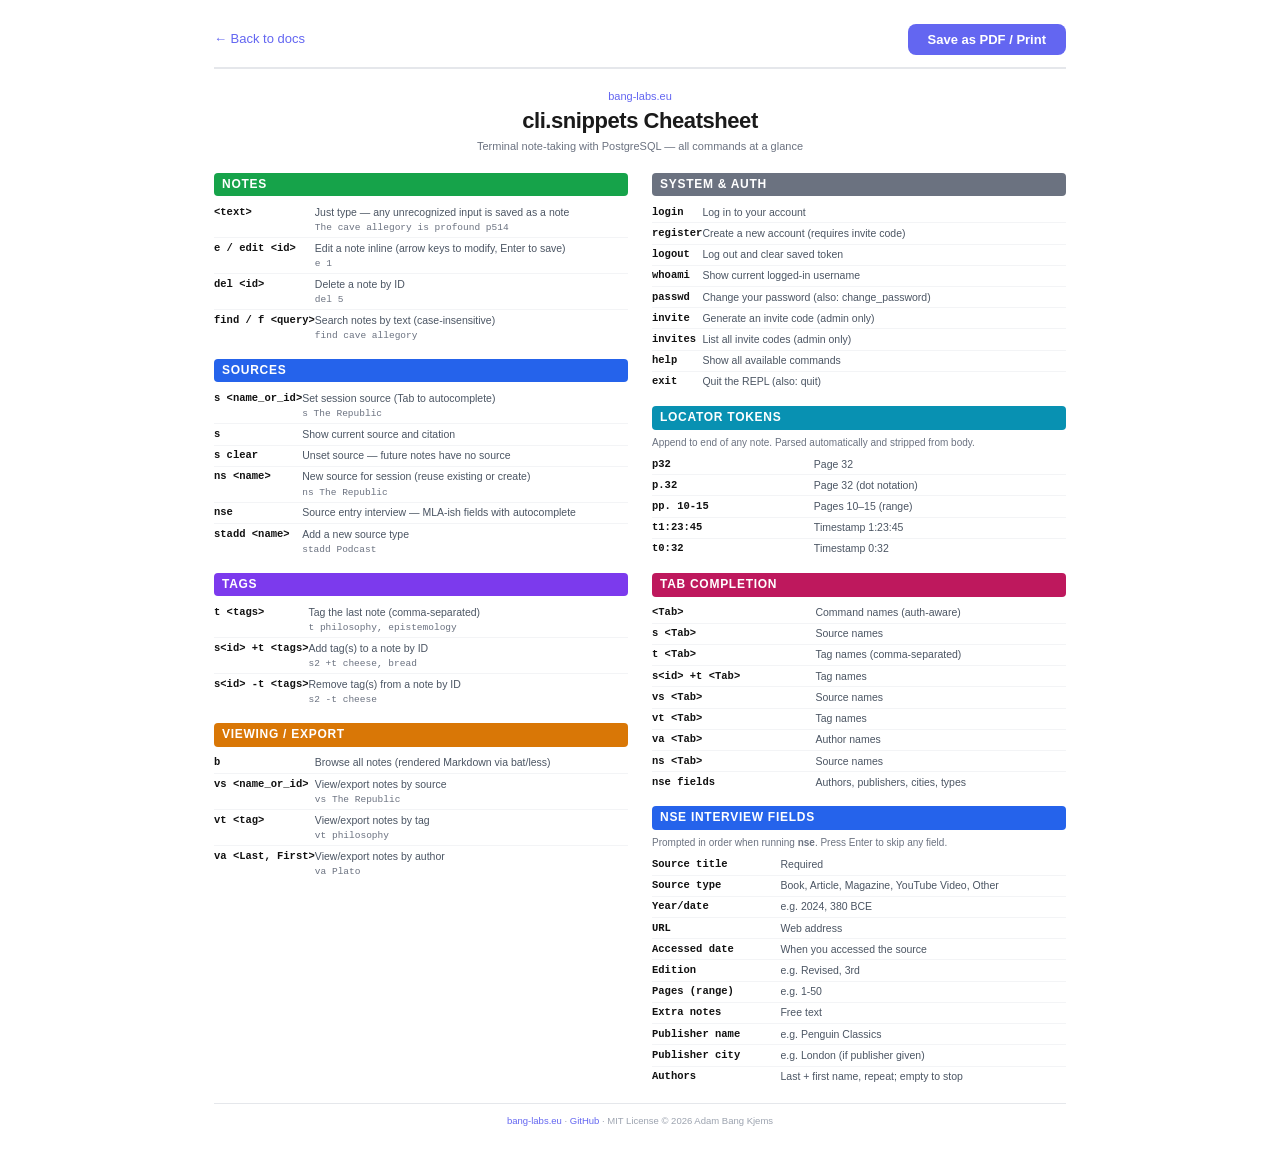
==== docs/cheatsheet.html @ 7f2bd92c "Rebrand to cli.Snippets, add install script, localized app name - Rename snippets.cli/snippets-cli t" ====
<!DOCTYPE html>
<html lang="en">
<head>
<meta charset="UTF-8">
<meta name="viewport" content="width=device-width, initial-scale=1.0">
<title>cli.snippets — Command Cheatsheet</title>
<style>
@page {
  size: A4;
  margin: 14mm 16mm;
}
*, *::before, *::after { box-sizing: border-box; margin: 0; padding: 0; }
body {
  font-family: -apple-system, BlinkMacSystemFont, 'Segoe UI', Roboto, sans-serif;
  font-size: 11px;
  line-height: 1.45;
  color: #1a1a1a;
  background: #fff;
  padding: 24px;
  max-width: 900px;
  margin: 0 auto;
}
code, .mono {
  font-family: 'SF Mono', 'Cascadia Code', 'Fira Code', 'JetBrains Mono', 'Consolas', monospace;
}

/* ─── Screen-only chrome ─── */
.screen-only { }
@media print { .screen-only { display: none !important; } }

.topbar {
  display: flex;
  align-items: center;
  justify-content: space-between;
  margin-bottom: 20px;
  padding-bottom: 12px;
  border-bottom: 2px solid #e5e7eb;
}
.topbar-left a {
  font-size: 13px;
  color: #6366f1;
  text-decoration: none;
}
.topbar-left a:hover { text-decoration: underline; }
.print-btn {
  background: #6366f1;
  color: #fff;
  border: none;
  border-radius: 8px;
  padding: 8px 20px;
  font-size: 13px;
  font-weight: 600;
  cursor: pointer;
  transition: background 0.2s;
}
.print-btn:hover { background: #4f46e5; }

/* ─── Header ─── */
.header {
  text-align: center;
  margin-bottom: 18px;
  page-break-after: avoid;
}
.header h1 {
  font-size: 22px;
  font-weight: 800;
  letter-spacing: -0.02em;
  margin-bottom: 2px;
}
.header .org {
  font-size: 11px;
  color: #6366f1;
  font-weight: 500;
}
.header .subtitle {
  font-size: 11px;
  color: #6b7280;
  margin-top: 2px;
}

/* ─── Two-column layout ─── */
.columns {
  column-count: 2;
  column-gap: 24px;
}
@media (max-width: 600px) {
  .columns { column-count: 1; }
}

/* ─── Section blocks ─── */
.section {
  break-inside: avoid;
  margin-bottom: 14px;
}
.section h2 {
  font-size: 12px;
  font-weight: 700;
  text-transform: uppercase;
  letter-spacing: 0.06em;
  color: #fff;
  padding: 3px 8px;
  border-radius: 4px;
  margin-bottom: 6px;
}
.section h2.cat-notes { background: #16a34a; }
.section h2.cat-sources { background: #2563eb; }
.section h2.cat-tags { background: #7c3aed; }
.section h2.cat-viewing { background: #d97706; }
.section h2.cat-system { background: #6b7280; }
.section h2.cat-locators { background: #0891b2; }
.section h2.cat-autocomplete { background: #be185d; }

/* ─── Command rows ─── */
.cmd-table {
  width: 100%;
  border-collapse: collapse;
}
.cmd-table td {
  padding: 2.5px 0;
  vertical-align: top;
  border-bottom: 1px solid #f3f4f6;
}
.cmd-table tr:last-child td { border-bottom: none; }
.cmd-syntax {
  font-family: 'SF Mono', 'Cascadia Code', 'Fira Code', monospace;
  font-size: 10.5px;
  font-weight: 600;
  color: #111;
  white-space: nowrap;
  padding-right: 10px;
  width: 1%;
}
.cmd-desc {
  font-size: 10.5px;
  color: #4b5563;
}
.cmd-example {
  font-family: 'SF Mono', 'Cascadia Code', 'Fira Code', monospace;
  font-size: 9.5px;
  color: #6b7280;
  display: block;
  margin-top: 1px;
}

/* ─── Locator & Autocomplete tables ─── */
.ref-table {
  width: 100%;
  border-collapse: collapse;
}
.ref-table td {
  padding: 2.5px 0;
  vertical-align: top;
  border-bottom: 1px solid #f3f4f6;
  font-size: 10.5px;
}
.ref-table tr:last-child td { border-bottom: none; }
.ref-table .mono {
  font-size: 10.5px;
  font-weight: 600;
  color: #111;
  white-space: nowrap;
  padding-right: 10px;
}
.ref-table .desc { color: #4b5563; }

/* ─── Footer ─── */
.footer {
  margin-top: 16px;
  padding-top: 10px;
  border-top: 1px solid #e5e7eb;
  text-align: center;
  font-size: 9.5px;
  color: #9ca3af;
}
.footer a { color: #6366f1; text-decoration: none; }
</style>
</head>
<body>

<!-- Screen-only toolbar -->
<div class="topbar screen-only">
  <div class="topbar-left">
    <a href="index.html">&larr; Back to docs</a>
  </div>
  <button class="print-btn" onclick="window.print()">Save as PDF / Print</button>
</div>

<!-- Header -->
<div class="header">
  <div class="org">bang-labs.eu</div>
  <h1>cli.snippets Cheatsheet</h1>
  <div class="subtitle">Terminal note-taking with PostgreSQL &mdash; all commands at a glance</div>
</div>

<!-- Two-column command reference -->
<div class="columns">

  <!-- Notes -->
  <div class="section">
    <h2 class="cat-notes">Notes</h2>
    <table class="cmd-table">
      <tr>
        <td class="cmd-syntax">&lt;text&gt;</td>
        <td class="cmd-desc">Just type &mdash; any unrecognized input is saved as a note<span class="cmd-example">The cave allegory is profound p514</span></td>
      </tr>
      <tr>
        <td class="cmd-syntax">e / edit &lt;id&gt;</td>
        <td class="cmd-desc">Edit a note inline (arrow keys to modify, Enter to save)<span class="cmd-example">e 1</span></td>
      </tr>
      <tr>
        <td class="cmd-syntax">del &lt;id&gt;</td>
        <td class="cmd-desc">Delete a note by ID<span class="cmd-example">del 5</span></td>
      </tr>
      <tr>
        <td class="cmd-syntax">find / f &lt;query&gt;</td>
        <td class="cmd-desc">Search notes by text (case-insensitive)<span class="cmd-example">find cave allegory</span></td>
      </tr>
    </table>
  </div>

  <!-- Sources -->
  <div class="section">
    <h2 class="cat-sources">Sources</h2>
    <table class="cmd-table">
      <tr>
        <td class="cmd-syntax">s &lt;name_or_id&gt;</td>
        <td class="cmd-desc">Set session source (Tab to autocomplete)<span class="cmd-example">s The Republic</span></td>
      </tr>
      <tr>
        <td class="cmd-syntax">s</td>
        <td class="cmd-desc">Show current source and citation</td>
      </tr>
      <tr>
        <td class="cmd-syntax">s clear</td>
        <td class="cmd-desc">Unset source &mdash; future notes have no source</td>
      </tr>
      <tr>
        <td class="cmd-syntax">ns &lt;name&gt;</td>
        <td class="cmd-desc">New source for session (reuse existing or create)<span class="cmd-example">ns The Republic</span></td>
      </tr>
      <tr>
        <td class="cmd-syntax">nse</td>
        <td class="cmd-desc">Source entry interview &mdash; MLA-ish fields with autocomplete</td>
      </tr>
      <tr>
        <td class="cmd-syntax">stadd &lt;name&gt;</td>
        <td class="cmd-desc">Add a new source type<span class="cmd-example">stadd Podcast</span></td>
      </tr>
    </table>
  </div>

  <!-- Tags -->
  <div class="section">
    <h2 class="cat-tags">Tags</h2>
    <table class="cmd-table">
      <tr>
        <td class="cmd-syntax">t &lt;tags&gt;</td>
        <td class="cmd-desc">Tag the last note (comma-separated)<span class="cmd-example">t philosophy, epistemology</span></td>
      </tr>
      <tr>
        <td class="cmd-syntax">s&lt;id&gt; +t &lt;tags&gt;</td>
        <td class="cmd-desc">Add tag(s) to a note by ID<span class="cmd-example">s2 +t cheese, bread</span></td>
      </tr>
      <tr>
        <td class="cmd-syntax">s&lt;id&gt; -t &lt;tags&gt;</td>
        <td class="cmd-desc">Remove tag(s) from a note by ID<span class="cmd-example">s2 -t cheese</span></td>
      </tr>
    </table>
  </div>

  <!-- Viewing / Export -->
  <div class="section">
    <h2 class="cat-viewing">Viewing / Export</h2>
    <table class="cmd-table">
      <tr>
        <td class="cmd-syntax">b</td>
        <td class="cmd-desc">Browse all notes (rendered Markdown via bat/less)</td>
      </tr>
      <tr>
        <td class="cmd-syntax">vs &lt;name_or_id&gt;</td>
        <td class="cmd-desc">View/export notes by source<span class="cmd-example">vs The Republic</span></td>
      </tr>
      <tr>
        <td class="cmd-syntax">vt &lt;tag&gt;</td>
        <td class="cmd-desc">View/export notes by tag<span class="cmd-example">vt philosophy</span></td>
      </tr>
      <tr>
        <td class="cmd-syntax">va &lt;Last, First&gt;</td>
        <td class="cmd-desc">View/export notes by author<span class="cmd-example">va Plato</span></td>
      </tr>
    </table>
  </div>

  <!-- System & Auth -->
  <div class="section">
    <h2 class="cat-system">System &amp; Auth</h2>
    <table class="cmd-table">
      <tr>
        <td class="cmd-syntax">login</td>
        <td class="cmd-desc">Log in to your account</td>
      </tr>
      <tr>
        <td class="cmd-syntax">register</td>
        <td class="cmd-desc">Create a new account (requires invite code)</td>
      </tr>
      <tr>
        <td class="cmd-syntax">logout</td>
        <td class="cmd-desc">Log out and clear saved token</td>
      </tr>
      <tr>
        <td class="cmd-syntax">whoami</td>
        <td class="cmd-desc">Show current logged-in username</td>
      </tr>
      <tr>
        <td class="cmd-syntax">passwd</td>
        <td class="cmd-desc">Change your password (also: change_password)</td>
      </tr>
      <tr>
        <td class="cmd-syntax">invite</td>
        <td class="cmd-desc">Generate an invite code (admin only)</td>
      </tr>
      <tr>
        <td class="cmd-syntax">invites</td>
        <td class="cmd-desc">List all invite codes (admin only)</td>
      </tr>
      <tr>
        <td class="cmd-syntax">help</td>
        <td class="cmd-desc">Show all available commands</td>
      </tr>
      <tr>
        <td class="cmd-syntax">exit</td>
        <td class="cmd-desc">Quit the REPL (also: quit)</td>
      </tr>
    </table>
  </div>

  <!-- Locator Tokens -->
  <div class="section">
    <h2 class="cat-locators">Locator Tokens</h2>
    <p style="font-size:10px;color:#6b7280;margin-bottom:4px;">Append to end of any note. Parsed automatically and stripped from body.</p>
    <table class="ref-table">
      <tr>
        <td class="mono">p32</td>
        <td class="desc">Page 32</td>
      </tr>
      <tr>
        <td class="mono">p.32</td>
        <td class="desc">Page 32 (dot notation)</td>
      </tr>
      <tr>
        <td class="mono">pp. 10-15</td>
        <td class="desc">Pages 10&ndash;15 (range)</td>
      </tr>
      <tr>
        <td class="mono">t1:23:45</td>
        <td class="desc">Timestamp 1:23:45</td>
      </tr>
      <tr>
        <td class="mono">t0:32</td>
        <td class="desc">Timestamp 0:32</td>
      </tr>
    </table>
  </div>

  <!-- Tab Completion -->
  <div class="section">
    <h2 class="cat-autocomplete">Tab Completion</h2>
    <table class="ref-table">
      <tr>
        <td class="mono">&lt;Tab&gt;</td>
        <td class="desc">Command names (auth-aware)</td>
      </tr>
      <tr>
        <td class="mono">s &lt;Tab&gt;</td>
        <td class="desc">Source names</td>
      </tr>
      <tr>
        <td class="mono">t &lt;Tab&gt;</td>
        <td class="desc">Tag names (comma-separated)</td>
      </tr>
      <tr>
        <td class="mono">s&lt;id&gt; +t &lt;Tab&gt;</td>
        <td class="desc">Tag names</td>
      </tr>
      <tr>
        <td class="mono">vs &lt;Tab&gt;</td>
        <td class="desc">Source names</td>
      </tr>
      <tr>
        <td class="mono">vt &lt;Tab&gt;</td>
        <td class="desc">Tag names</td>
      </tr>
      <tr>
        <td class="mono">va &lt;Tab&gt;</td>
        <td class="desc">Author names</td>
      </tr>
      <tr>
        <td class="mono">ns &lt;Tab&gt;</td>
        <td class="desc">Source names</td>
      </tr>
      <tr>
        <td class="mono">nse fields</td>
        <td class="desc">Authors, publishers, cities, types</td>
      </tr>
    </table>
  </div>

  <!-- NSE Interview Fields -->
  <div class="section">
    <h2 class="cat-sources">NSE Interview Fields</h2>
    <p style="font-size:10px;color:#6b7280;margin-bottom:4px;">Prompted in order when running <strong>nse</strong>. Press Enter to skip any field.</p>
    <table class="ref-table">
      <tr><td class="mono">Source title</td><td class="desc">Required</td></tr>
      <tr><td class="mono">Source type</td><td class="desc">Book, Article, Magazine, YouTube Video, Other</td></tr>
      <tr><td class="mono">Year/date</td><td class="desc">e.g. 2024, 380 BCE</td></tr>
      <tr><td class="mono">URL</td><td class="desc">Web address</td></tr>
      <tr><td class="mono">Accessed date</td><td class="desc">When you accessed the source</td></tr>
      <tr><td class="mono">Edition</td><td class="desc">e.g. Revised, 3rd</td></tr>
      <tr><td class="mono">Pages (range)</td><td class="desc">e.g. 1-50</td></tr>
      <tr><td class="mono">Extra notes</td><td class="desc">Free text</td></tr>
      <tr><td class="mono">Publisher name</td><td class="desc">e.g. Penguin Classics</td></tr>
      <tr><td class="mono">Publisher city</td><td class="desc">e.g. London (if publisher given)</td></tr>
      <tr><td class="mono">Authors</td><td class="desc">Last + first name, repeat; empty to stop</td></tr>
    </table>
  </div>

</div>

<!-- Footer -->
<div class="footer">
  <a href="https://bang-labs.eu">bang-labs.eu</a> &middot;
  <a href="https://github.com/banglabs-eu/cli.snippets">GitHub</a> &middot;
  MIT License &copy; 2026 Adam Bang Kjems
</div>

</body>
</html>
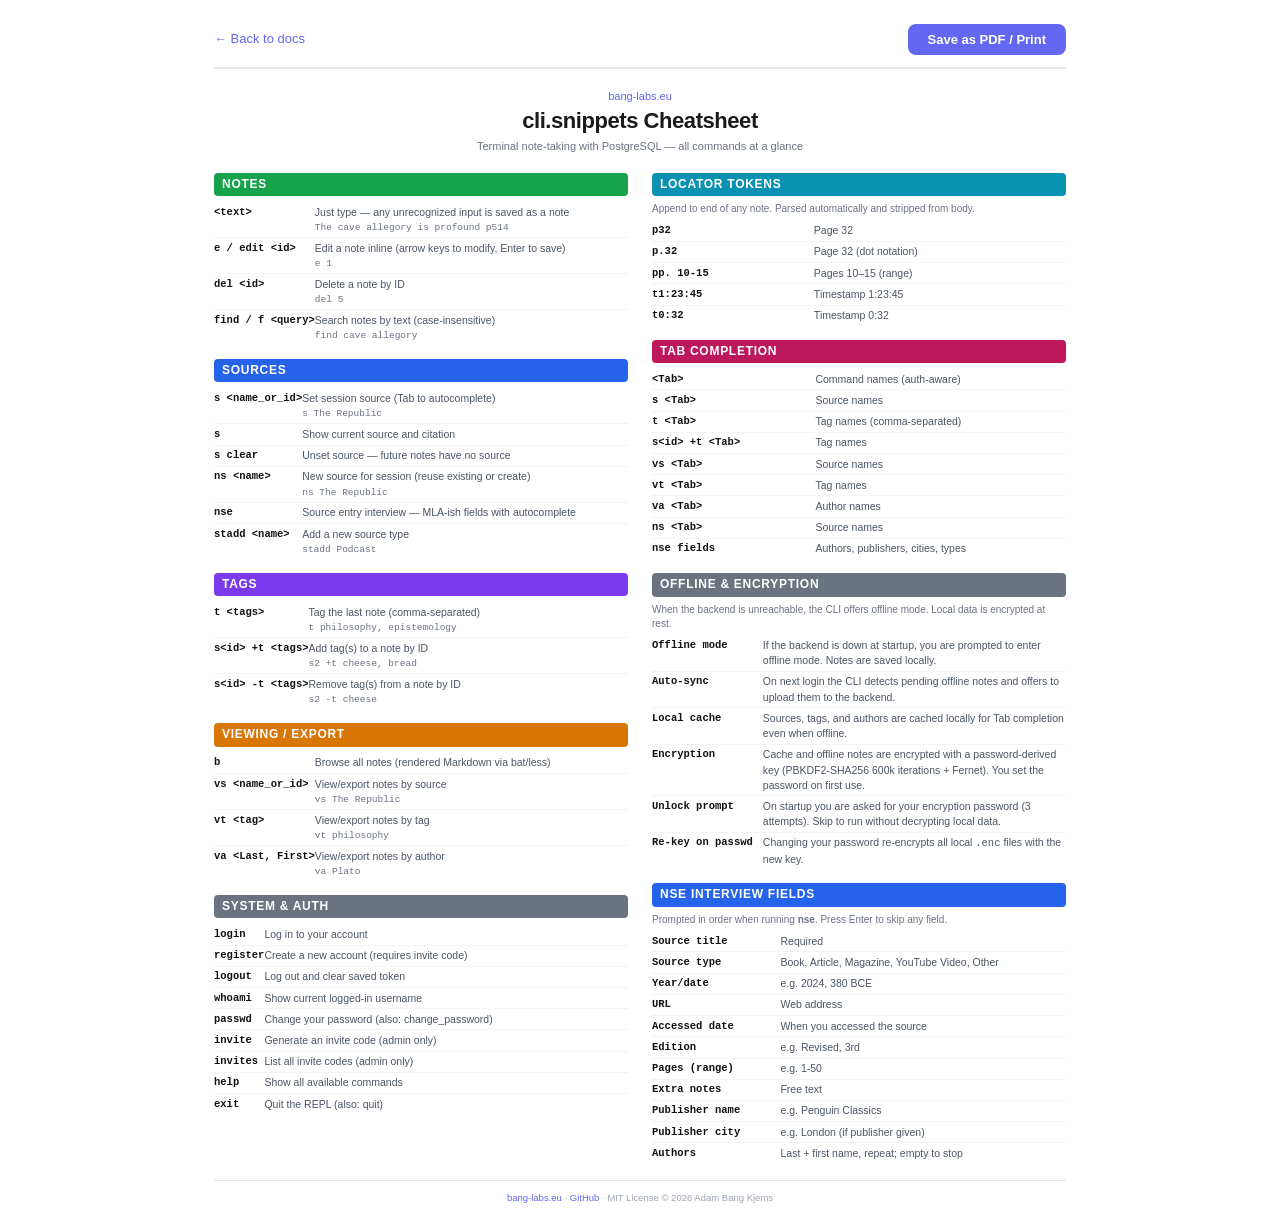
==== commit 73e9ed07: "Document offline mode, local cache, and encryption in docs Add feature cards and architecture diagra" ====
--- a/docs/cheatsheet.html
+++ b/docs/cheatsheet.html
@@ -162,6 +162,7 @@
   padding-right: 10px;
 }
 .ref-table .desc { color: #4b5563; }
+.section-note { font-size: 10px; color: #6b7280; margin-bottom: 4px; }
 
 /* ─── Footer ─── */
 .footer {
@@ -337,7 +338,7 @@
   <!-- Locator Tokens -->
   <div class="section">
     <h2 class="cat-locators">Locator Tokens</h2>
-    <p style="font-size:10px;color:#6b7280;margin-bottom:4px;">Append to end of any note. Parsed automatically and stripped from body.</p>
+    <p class="section-note">Append to end of any note. Parsed automatically and stripped from body.</p>
     <table class="ref-table">
       <tr>
         <td class="mono">p32</td>
@@ -405,10 +406,42 @@
     </table>
   </div>
 
+  <!-- Offline & Encryption -->
+  <div class="section">
+    <h2 class="cat-system">Offline &amp; Encryption</h2>
+    <p class="section-note">When the backend is unreachable, the CLI offers offline mode. Local data is encrypted at rest.</p>
+    <table class="ref-table">
+      <tr>
+        <td class="mono">Offline mode</td>
+        <td class="desc">If the backend is down at startup, you are prompted to enter offline mode. Notes are saved locally.</td>
+      </tr>
+      <tr>
+        <td class="mono">Auto-sync</td>
+        <td class="desc">On next login the CLI detects pending offline notes and offers to upload them to the backend.</td>
+      </tr>
+      <tr>
+        <td class="mono">Local cache</td>
+        <td class="desc">Sources, tags, and authors are cached locally for Tab completion even when offline.</td>
+      </tr>
+      <tr>
+        <td class="mono">Encryption</td>
+        <td class="desc">Cache and offline notes are encrypted with a password-derived key (PBKDF2-SHA256 600k iterations + Fernet). You set the password on first use.</td>
+      </tr>
+      <tr>
+        <td class="mono">Unlock prompt</td>
+        <td class="desc">On startup you are asked for your encryption password (3 attempts). Skip to run without decrypting local data.</td>
+      </tr>
+      <tr>
+        <td class="mono">Re-key on passwd</td>
+        <td class="desc">Changing your password re-encrypts all local <code>.enc</code> files with the new key.</td>
+      </tr>
+    </table>
+  </div>
+
   <!-- NSE Interview Fields -->
   <div class="section">
     <h2 class="cat-sources">NSE Interview Fields</h2>
-    <p style="font-size:10px;color:#6b7280;margin-bottom:4px;">Prompted in order when running <strong>nse</strong>. Press Enter to skip any field.</p>
+    <p class="section-note">Prompted in order when running <strong>nse</strong>. Press Enter to skip any field.</p>
     <table class="ref-table">
       <tr><td class="mono">Source title</td><td class="desc">Required</td></tr>
       <tr><td class="mono">Source type</td><td class="desc">Book, Article, Magazine, YouTube Video, Other</td></tr>
